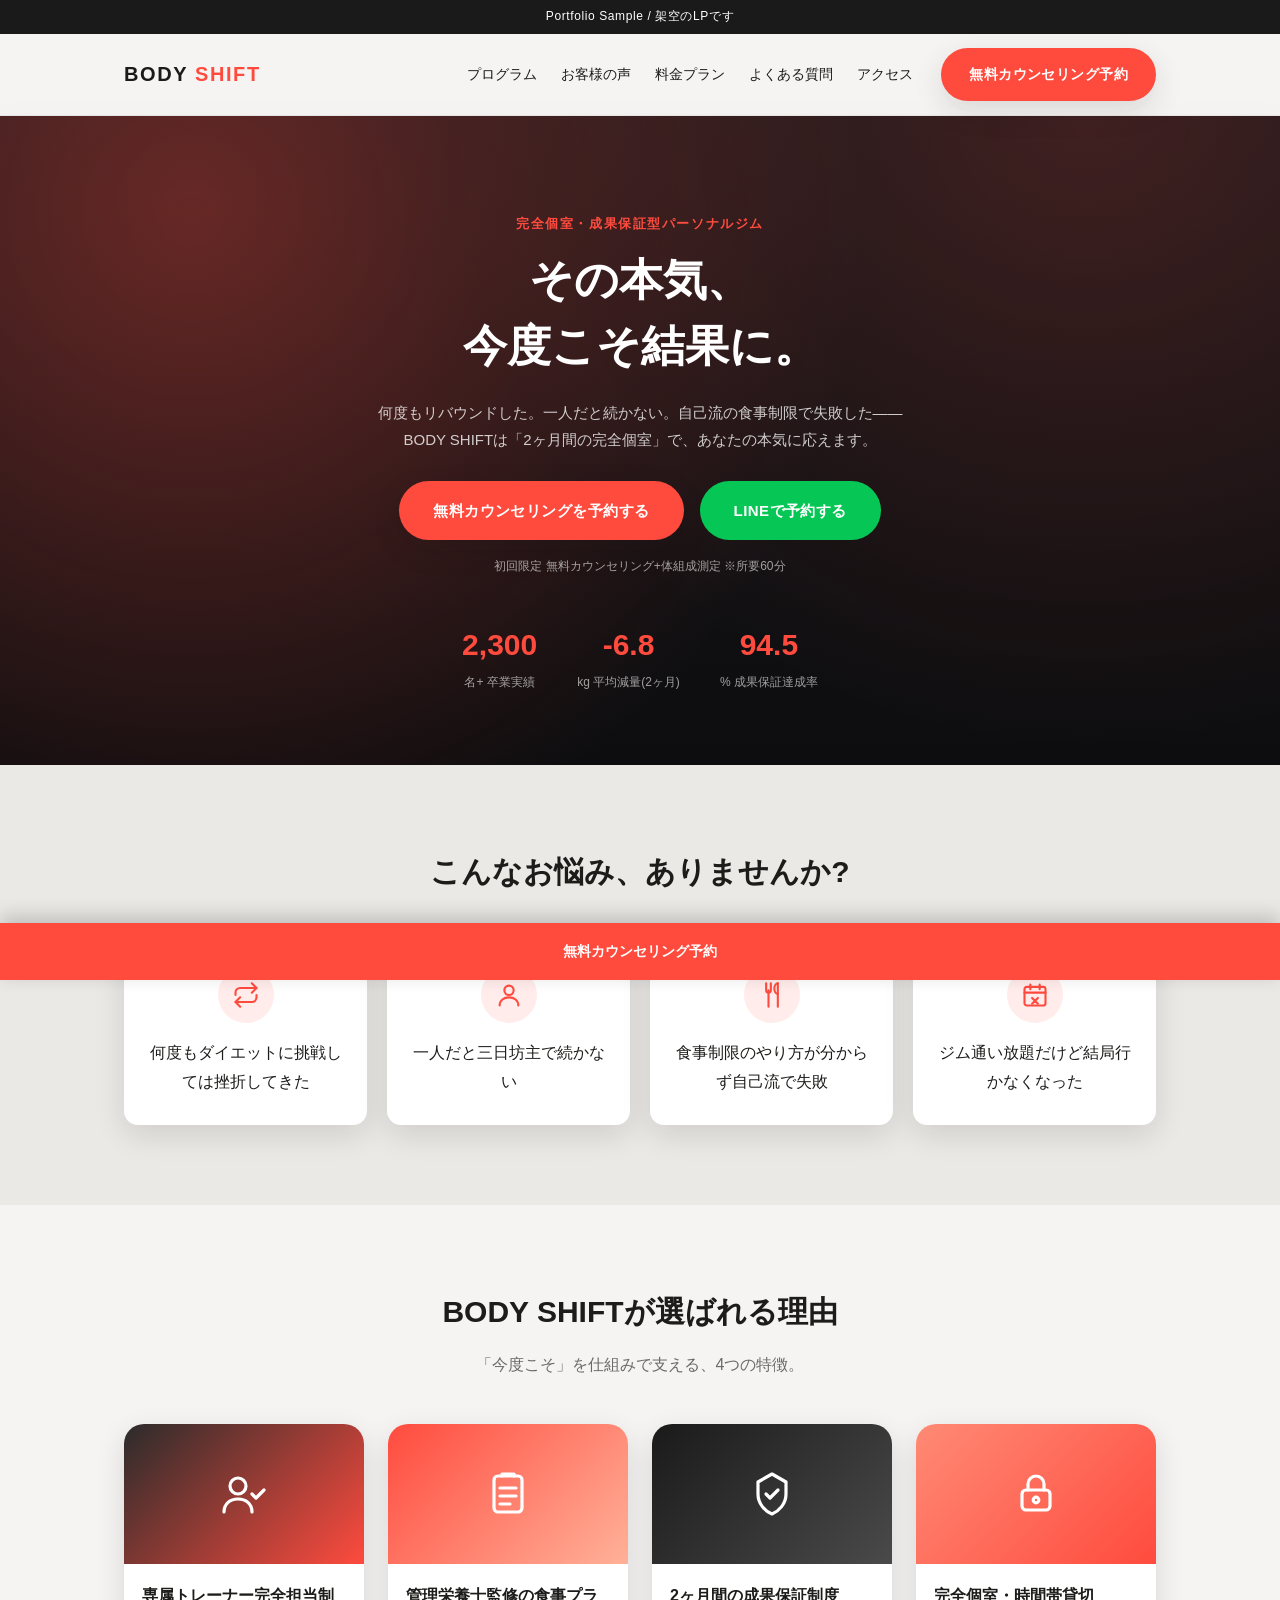
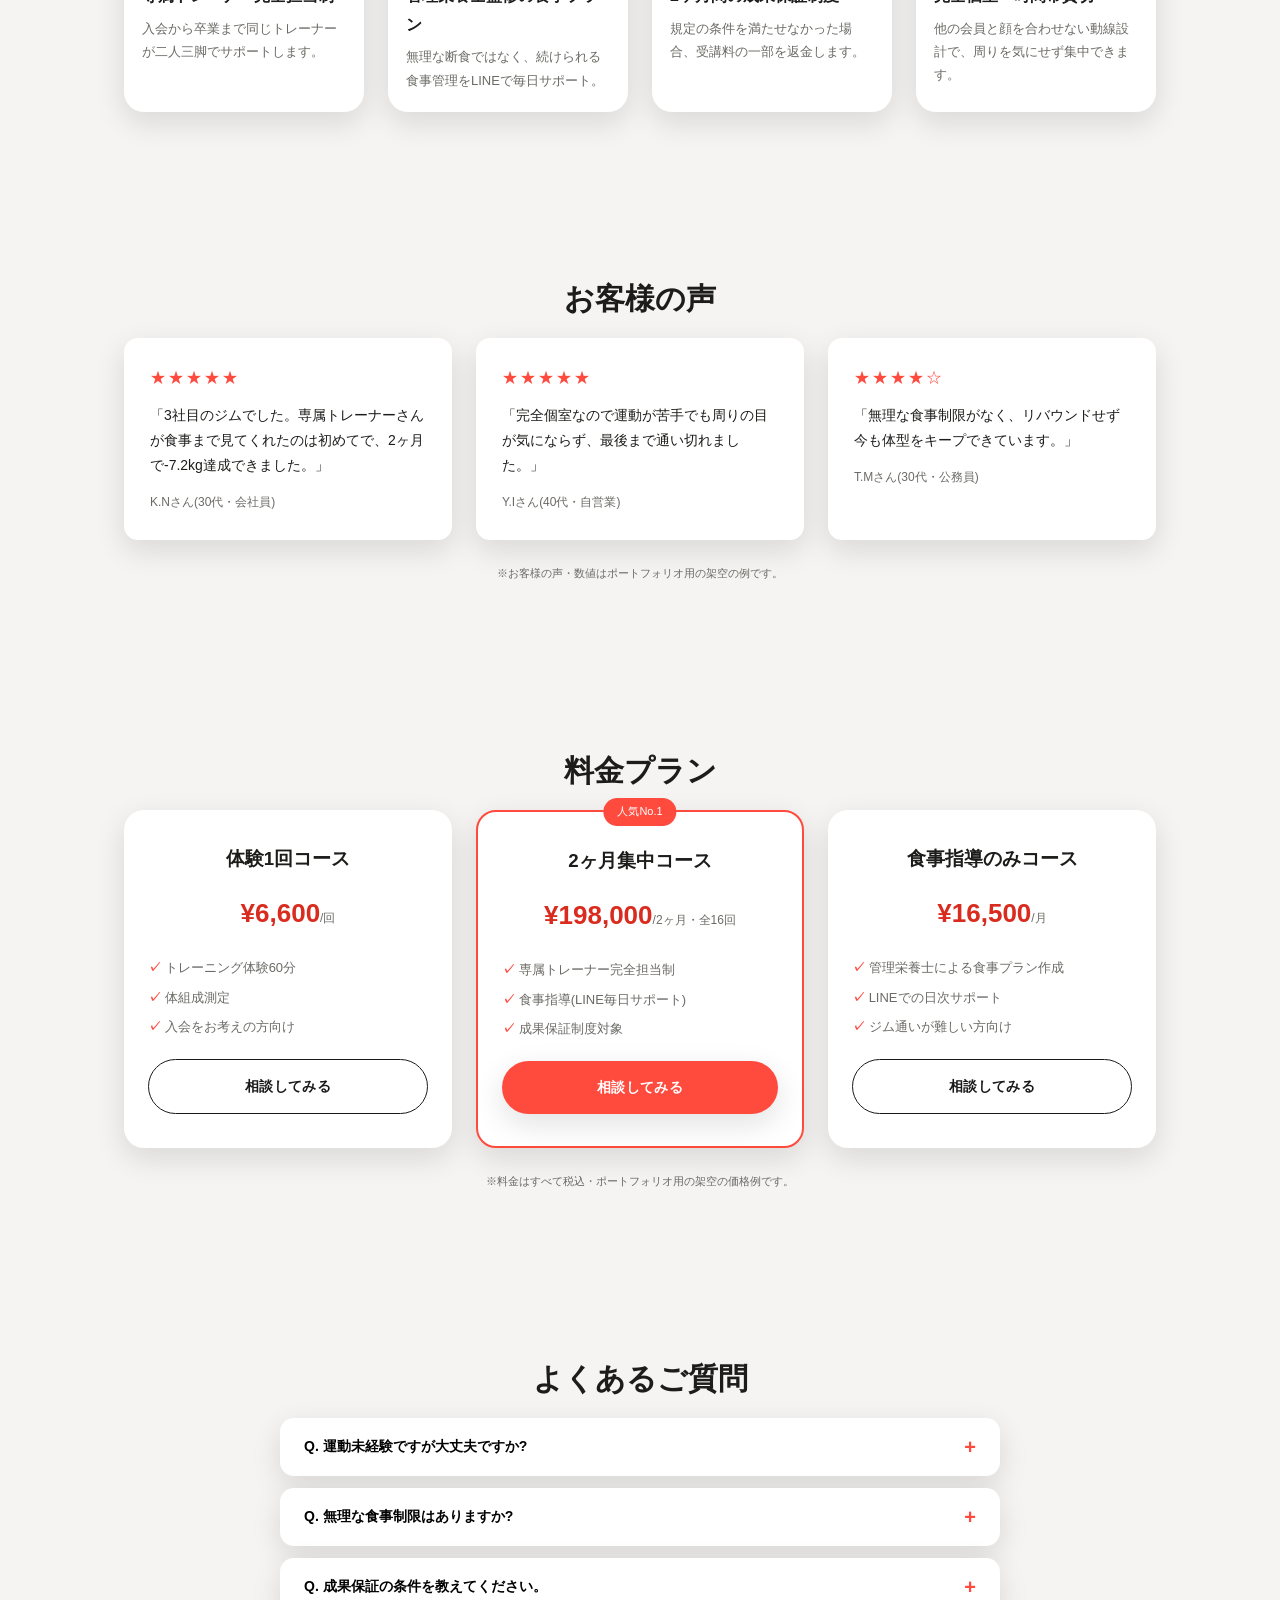
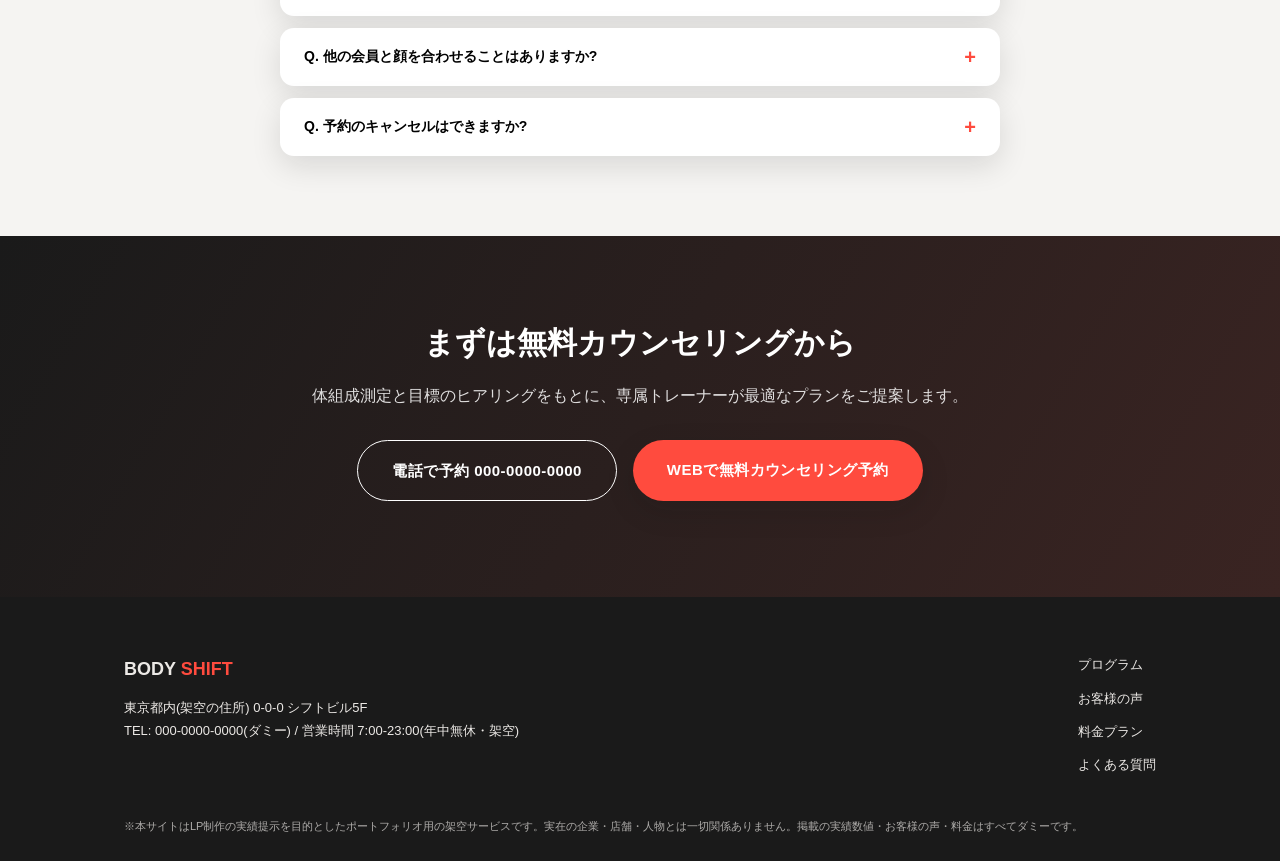
==== パーソナルジム/index.html @ de6d52a8 "パーソナルジムLP(BODY SHIFT)を4件目の実績として追加 成果保証型パーソナルジムのポートフォリオ用LPを新規作成し、トップページ・READMEに反映。Web/モバイルのスクリーンショットも" ====
<!DOCTYPE html>
<html lang="ja">
<head>
<meta charset="UTF-8">
<meta name="viewport" content="width=device-width, initial-scale=1.0">
<title>BODY SHIFT | 2ヶ月完全個室パーソナルジム(ポートフォリオ用ダミーサイト)</title>
<meta name="description" content="BODY SHIFTは、専属トレーナー完全担当制と成果保証制度が特徴の2ヶ月集中パーソナルジムです。無料カウンセリング実施中。※本サイトはLP制作ポートフォリオ用の架空サービスです。">
<meta name="robots" content="noindex, nofollow">
<link rel="stylesheet" href="style.css">
</head>
<body>

<div class="portfolio-badge">Portfolio Sample / 架空のLPです</div>

<header class="site-header">
  <div class="container header-inner">
    <a href="#top" class="logo">BODY <span>SHIFT</span></a>
    <button class="nav-toggle" aria-label="メニューを開く" aria-expanded="false">
      <span></span><span></span><span></span>
    </button>
    <nav class="site-nav">
      <ul>
        <li><a href="#menu">プログラム</a></li>
        <li><a href="#voice">お客様の声</a></li>
        <li><a href="#price">料金プラン</a></li>
        <li><a href="#faq">よくある質問</a></li>
        <li><a href="#access">アクセス</a></li>
      </ul>
      <a href="#reserve" class="btn btn-primary nav-cta">無料カウンセリング予約</a>
    </nav>
  </div>
</header>

<main id="top">
  <section class="hero" id="hero">
    <div class="hero-bg" aria-hidden="true"></div>
    <div class="container hero-inner">
      <p class="hero-eyebrow">完全個室・成果保証型パーソナルジム</p>
      <h1>その本気、<br>今度こそ結果に。</h1>
      <p class="hero-lead">何度もリバウンドした。一人だと続かない。自己流の食事制限で失敗した——<br>BODY SHIFTは「2ヶ月間の完全個室」で、あなたの本気に応えます。</p>
      <div class="hero-actions">
        <a href="#reserve" class="btn btn-primary btn-lg">無料カウンセリングを予約する</a>
        <a href="#reserve" class="btn btn-line btn-lg">LINEで予約する</a>
      </div>
      <p class="hero-note">初回限定 無料カウンセリング+体組成測定 ※所要60分</p>
      <div class="hero-stats">
        <div class="stat"><span class="stat-num">2,300</span><span class="stat-label">名+ 卒業実績</span></div>
        <div class="stat"><span class="stat-num">-6.8</span><span class="stat-label">kg 平均減量(2ヶ月)</span></div>
        <div class="stat"><span class="stat-num">94.5</span><span class="stat-label">% 成果保証達成率</span></div>
      </div>
    </div>
  </section>

  <section class="worries">
    <div class="container">
      <h2 class="section-title">こんなお悩み、ありませんか?</h2>
      <div class="worry-grid">
        <div class="worry-card">
          <div class="worry-icon" aria-hidden="true">
            <svg viewBox="0 0 24 24" fill="none" stroke="currentColor" stroke-width="1.8" stroke-linecap="round" stroke-linejoin="round">
              <path d="M17 2 21 6 17 10"/>
              <path d="M3 12v-2a4 4 0 0 1 4-4h14"/>
              <path d="M7 22 3 18 7 14"/>
              <path d="M21 12v2a4 4 0 0 1-4 4H3"/>
            </svg>
          </div>
          <p>何度もダイエットに挑戦しては挫折してきた</p>
        </div>
        <div class="worry-card">
          <div class="worry-icon" aria-hidden="true">
            <svg viewBox="0 0 24 24" fill="none" stroke="currentColor" stroke-width="1.8" stroke-linecap="round" stroke-linejoin="round">
              <circle cx="12" cy="8" r="4"/>
              <path d="M4 21c0-4.4 3.6-7 8-7s8 2.6 8 7"/>
            </svg>
          </div>
          <p>一人だと三日坊主で続かない</p>
        </div>
        <div class="worry-card">
          <div class="worry-icon" aria-hidden="true">
            <svg viewBox="0 0 24 24" fill="none" stroke="currentColor" stroke-width="1.8" stroke-linecap="round" stroke-linejoin="round">
              <path d="M7 2v6a2 2 0 0 0 4 0V2"/>
              <path d="M9 8v14"/>
              <path d="M17 2c-1.6 0-3 1.8-3 4.5S15.4 11 17 11"/>
              <path d="M17 2v20"/>
            </svg>
          </div>
          <p>食事制限のやり方が分からず自己流で失敗</p>
        </div>
        <div class="worry-card">
          <div class="worry-icon" aria-hidden="true">
            <svg viewBox="0 0 24 24" fill="none" stroke="currentColor" stroke-width="1.8" stroke-linecap="round" stroke-linejoin="round">
              <rect x="3" y="5" width="18" height="16" rx="2"/>
              <path d="M3 10h18"/>
              <path d="M8 3v4M16 3v4"/>
              <path d="M9.5 14.5l5 5M14.5 14.5l-5 5"/>
            </svg>
          </div>
          <p>ジム通い放題だけど結局行かなくなった</p>
        </div>
      </div>
    </div>
  </section>

  <section class="menu" id="menu">
    <div class="container">
      <h2 class="section-title">BODY SHIFTが選ばれる理由</h2>
      <p class="section-lead">「今度こそ」を仕組みで支える、4つの特徴。</p>
      <div class="menu-grid">
        <article class="menu-card">
          <div class="menu-thumb thumb-1" aria-hidden="true">
            <svg viewBox="0 0 24 24" fill="none" stroke="#fff" stroke-width="1.6" stroke-linecap="round" stroke-linejoin="round">
              <circle cx="9" cy="8" r="4"/>
              <path d="M2 21c0-4.2 3.1-6.5 7-6.5s7 2.3 7 6.5"/>
              <path d="M16 12l2 2 4-4"/>
            </svg>
          </div>
          <h3>専属トレーナー完全担当制</h3>
          <p>入会から卒業まで同じトレーナーが二人三脚でサポートします。</p>
        </article>
        <article class="menu-card">
          <div class="menu-thumb thumb-2" aria-hidden="true">
            <svg viewBox="0 0 24 24" fill="none" stroke="#fff" stroke-width="1.6" stroke-linecap="round" stroke-linejoin="round">
              <rect x="5" y="3" width="14" height="18" rx="2"/>
              <path d="M9 3V2h6v1"/>
              <path d="M8 9h8M8 13h8M8 17h5"/>
            </svg>
          </div>
          <h3>管理栄養士監修の食事プラン</h3>
          <p>無理な断食ではなく、続けられる食事管理をLINEで毎日サポート。</p>
        </article>
        <article class="menu-card">
          <div class="menu-thumb thumb-3" aria-hidden="true">
            <svg viewBox="0 0 24 24" fill="none" stroke="#fff" stroke-width="1.6" stroke-linecap="round" stroke-linejoin="round">
              <path d="M12 2l7 4v6c0 5-3.5 8.5-7 10-3.5-1.5-7-5-7-10V6z"/>
              <path d="M9 12l2 2 4-4"/>
            </svg>
          </div>
          <h3>2ヶ月間の成果保証制度</h3>
          <p>規定の条件を満たせなかった場合、受講料の一部を返金します。</p>
        </article>
        <article class="menu-card">
          <div class="menu-thumb thumb-4" aria-hidden="true">
            <svg viewBox="0 0 24 24" fill="none" stroke="#fff" stroke-width="1.6" stroke-linecap="round" stroke-linejoin="round">
              <rect x="5" y="10" width="14" height="10" rx="2"/>
              <path d="M8 10V7a4 4 0 0 1 8 0v3"/>
              <circle cx="12" cy="15" r="1.4"/>
            </svg>
          </div>
          <h3>完全個室・時間帯貸切</h3>
          <p>他の会員と顔を合わせない動線設計で、周りを気にせず集中できます。</p>
        </article>
      </div>
    </div>
  </section>

  <section class="voice" id="voice">
    <div class="container">
      <h2 class="section-title">お客様の声</h2>
      <div class="voice-grid">
        <article class="voice-card">
          <div class="voice-stars" aria-label="評価5段階中5">★★★★★</div>
          <p class="voice-comment">「3社目のジムでした。専属トレーナーさんが食事まで見てくれたのは初めてで、2ヶ月で-7.2kg達成できました。」</p>
          <p class="voice-name">K.Nさん(30代・会社員)</p>
        </article>
        <article class="voice-card">
          <div class="voice-stars" aria-label="評価5段階中5">★★★★★</div>
          <p class="voice-comment">「完全個室なので運動が苦手でも周りの目が気にならず、最後まで通い切れました。」</p>
          <p class="voice-name">Y.Iさん(40代・自営業)</p>
        </article>
        <article class="voice-card">
          <div class="voice-stars" aria-label="評価5段階中4">★★★★☆</div>
          <p class="voice-comment">「無理な食事制限がなく、リバウンドせず今も体型をキープできています。」</p>
          <p class="voice-name">T.Mさん(30代・公務員)</p>
        </article>
      </div>
      <p class="disclaimer-inline">※お客様の声・数値はポートフォリオ用の架空の例です。</p>
    </div>
  </section>

  <section class="price" id="price">
    <div class="container">
      <h2 class="section-title">料金プラン</h2>
      <div class="price-grid">
        <div class="price-card">
          <h3>体験1回コース</h3>
          <p class="price-value">¥6,600<span>/回</span></p>
          <ul><li>トレーニング体験60分</li><li>体組成測定</li><li>入会をお考えの方向け</li></ul>
          <a href="#reserve" class="btn btn-outline">相談してみる</a>
        </div>
        <div class="price-card price-featured">
          <p class="price-badge">人気No.1</p>
          <h3>2ヶ月集中コース</h3>
          <p class="price-value">¥198,000<span>/2ヶ月・全16回</span></p>
          <ul><li>専属トレーナー完全担当制</li><li>食事指導(LINE毎日サポート)</li><li>成果保証制度対象</li></ul>
          <a href="#reserve" class="btn btn-primary">相談してみる</a>
        </div>
        <div class="price-card">
          <h3>食事指導のみコース</h3>
          <p class="price-value">¥16,500<span>/月</span></p>
          <ul><li>管理栄養士による食事プラン作成</li><li>LINEでの日次サポート</li><li>ジム通いが難しい方向け</li></ul>
          <a href="#reserve" class="btn btn-outline">相談してみる</a>
        </div>
      </div>
      <p class="disclaimer-inline">※料金はすべて税込・ポートフォリオ用の架空の価格例です。</p>
    </div>
  </section>

  <section class="faq" id="faq">
    <div class="container">
      <h2 class="section-title">よくあるご質問</h2>
      <div class="faq-list">
        <div class="faq-item">
          <button class="faq-question" aria-expanded="false">Q. 運動未経験ですが大丈夫ですか?</button>
          <div class="faq-answer"><p>A. 会員様の多くが運動未経験からのスタートです。専属トレーナーが体力・目標に合わせてメニューを調整します。</p></div>
        </div>
        <div class="faq-item">
          <button class="faq-question" aria-expanded="false">Q. 無理な食事制限はありますか?</button>
          <div class="faq-answer"><p>A. 極端な断食は行いません。管理栄養士監修のもと、卒業後も続けやすい食事管理を指導します。</p></div>
        </div>
        <div class="faq-item">
          <button class="faq-question" aria-expanded="false">Q. 成果保証の条件を教えてください。</button>
          <div class="faq-answer"><p>A. 2ヶ月集中コースにおいて、規定の来店回数・食事記録提出を満たしたうえで目標体重に届かなかった場合、受講料の一部を返金する制度です(詳細条件はカウンセリング時にご説明します)。</p></div>
        </div>
        <div class="faq-item">
          <button class="faq-question" aria-expanded="false">Q. 他の会員と顔を合わせることはありますか?</button>
          <div class="faq-answer"><p>A. 完全個室・時間帯貸切制のため、トレーニング中に他の会員様と顔を合わせることはありません。</p></div>
        </div>
        <div class="faq-item">
          <button class="faq-question" aria-expanded="false">Q. 予約のキャンセルはできますか?</button>
          <div class="faq-answer"><p>A. 前日20時までのご連絡でキャンセル・変更が可能です。</p></div>
        </div>
      </div>
    </div>
  </section>

  <section class="reserve-cta" id="reserve">
    <div class="container reserve-inner">
      <h2>まずは無料カウンセリングから</h2>
      <p>体組成測定と目標のヒアリングをもとに、専属トレーナーが最適なプランをご提案します。</p>
      <div class="hero-actions">
        <a href="tel:0000000000" class="btn btn-outline-light btn-lg">電話で予約 000-0000-0000</a>
        <a href="#" class="btn btn-primary btn-lg">WEBで無料カウンセリング予約</a>
      </div>
    </div>
  </section>
</main>

<footer class="site-footer" id="access">
  <div class="container footer-inner">
    <div>
      <p class="footer-logo">BODY <span>SHIFT</span></p>
      <p>東京都内(架空の住所) 0-0-0 シフトビル5F</p>
      <p>TEL: 000-0000-0000(ダミー) / 営業時間 7:00-23:00(年中無休・架空)</p>
    </div>
    <nav class="footer-nav">
      <a href="#menu">プログラム</a>
      <a href="#voice">お客様の声</a>
      <a href="#price">料金プラン</a>
      <a href="#faq">よくある質問</a>
    </nav>
  </div>
  <p class="footer-disclaimer">※本サイトはLP制作の実績提示を目的としたポートフォリオ用の架空サービスです。実在の企業・店舗・人物とは一切関係ありません。掲載の実績数値・お客様の声・料金はすべてダミーです。</p>
</footer>

<a href="#reserve" class="sticky-cta">
  <span>無料カウンセリング予約</span>
</a>

<script src="script.js"></script>
</body>
</html>
---- パーソナルジム/style.css ----
:root {
  --color-bg: #f5f4f2;
  --color-bg-alt: #ebe9e6;
  --color-primary: #ff4b3e;
  --color-primary-dark: #d92c1f;
  --color-secondary: #1a1a1a;
  --color-text: #1c1c1a;
  --color-text-light: #6b6a66;
  --color-white: #ffffff;
  --radius-lg: 20px;
  --radius-md: 14px;
  --shadow-soft: 0 10px 30px rgba(20, 20, 18, 0.12);
  --font-base: "Hiragino Sans", "Hiragino Kaku Gothic ProN", "Yu Gothic", "Noto Sans JP", sans-serif;
}

/* ===== Reset & Base ===== */
*, *::before, *::after { box-sizing: border-box; }
html { scroll-behavior: smooth; }
body {
  margin: 0;
  font-family: var(--font-base);
  color: var(--color-text);
  background: var(--color-bg);
  line-height: 1.8;
  -webkit-font-smoothing: antialiased;
}
img { max-width: 100%; display: block; }
ul { list-style: none; margin: 0; padding: 0; }
a { color: inherit; text-decoration: none; }
h1, h2, h3, p { margin: 0; }
.container { max-width: 1080px; margin: 0 auto; padding: 0 24px; }

/* Portfolio badge */
.portfolio-badge {
  background: var(--color-secondary);
  color: #fff;
  text-align: center;
  font-size: 12px;
  padding: 6px 12px;
  letter-spacing: 0.05em;
}

/* Header */
.site-header { position: sticky; top: 0; z-index: 50; background: rgba(245, 244, 242, 0.92); backdrop-filter: blur(6px); border-bottom: 1px solid rgba(0, 0, 0, 0.06); }
.header-inner { display: flex; align-items: center; justify-content: space-between; padding-top: 14px; padding-bottom: 14px; }
.logo { font-size: 20px; letter-spacing: 0.08em; font-weight: 800; color: var(--color-secondary); }
.logo span { color: var(--color-primary); }
.site-nav { display: flex; align-items: center; gap: 28px; }
.site-nav ul { display: flex; gap: 24px; font-size: 14px; }
.site-nav a:hover { color: var(--color-primary-dark); }
.nav-cta { white-space: nowrap; }
.nav-toggle { display: none; flex-direction: column; gap: 5px; background: none; border: none; cursor: pointer; padding: 6px; }
.nav-toggle span { width: 22px; height: 2px; background: var(--color-text); display: block; }

/* Buttons */
.btn { display: inline-block; padding: 14px 28px; border-radius: 999px; font-size: 14px; font-weight: 700; letter-spacing: 0.03em; transition: transform .2s ease, box-shadow .2s ease; }
.btn-lg { padding: 16px 34px; font-size: 15px; }
.btn-primary { background: var(--color-primary); color: #fff; box-shadow: var(--shadow-soft); }
.btn-primary:hover { transform: translateY(-2px); box-shadow: 0 14px 34px rgba(217, 44, 31, 0.28); }
.btn-outline { border: 1px solid var(--color-secondary); color: var(--color-secondary); }
.btn-outline-light { border: 1px solid #fff; color: #fff; }
.btn-line { background: #06c755; color: #fff; }

/* Hero (dark, athletic tone) */
.hero { position: relative; overflow: hidden; padding: 96px 0 72px; color: #fff; }
.hero-bg { position: absolute; inset: 0; background: radial-gradient(circle at 15% 15%, rgba(255, 75, 62, 0.35) 0%, transparent 55%), radial-gradient(circle at 85% 0%, rgba(255, 75, 62, 0.18) 0%, transparent 50%), linear-gradient(180deg, #17171a 0%, #0d0d0f 100%); z-index: -1; }
.hero-inner { text-align: center; max-width: 720px; margin: 0 auto; }
.hero-eyebrow { color: var(--color-primary); font-weight: 700; letter-spacing: 0.12em; font-size: 13px; margin-bottom: 12px; }
.hero h1 { font-size: clamp(28px, 5vw, 44px); line-height: 1.5; font-weight: 800; margin-bottom: 20px; }
.hero-lead { color: rgba(255, 255, 255, 0.78); font-size: 15px; margin-bottom: 28px; }
.hero-actions { display: flex; gap: 16px; justify-content: center; flex-wrap: wrap; margin-bottom: 16px; }
.hero-note { font-size: 12px; color: rgba(255, 255, 255, 0.6); margin-bottom: 40px; }
.hero-stats { display: flex; justify-content: center; gap: 40px; flex-wrap: wrap; }
.stat { display: flex; flex-direction: column; }
.stat-num { font-size: 30px; font-weight: 800; color: var(--color-primary); }
.stat-label { font-size: 12px; color: rgba(255, 255, 255, 0.6); }

/* Sections generic */
section { padding: 80px 0; }
.section-title { text-align: center; font-size: clamp(22px, 3.4vw, 30px); font-weight: 800; margin-bottom: 12px; }
.section-lead { text-align: center; color: var(--color-text-light); margin-bottom: 44px; }

/* Worries */
.worries { background: var(--color-bg-alt); }
.worry-grid { display: grid; grid-template-columns: repeat(4, 1fr); gap: 20px; margin-top: 40px; }
.worry-card { background: #fff; border-radius: var(--radius-md); padding: 28px 20px; text-align: center; box-shadow: var(--shadow-soft); }
.worry-icon { width: 56px; height: 56px; margin: 0 auto 16px; display: flex; align-items: center; justify-content: center; border-radius: 50%; background: rgba(255, 75, 62, 0.1); color: var(--color-primary); }
.worry-icon svg { width: 28px; height: 28px; }

/* Menu (why-chosen) */
.menu-grid { display: grid; grid-template-columns: repeat(4, 1fr); gap: 24px; }
.menu-card { background: #fff; border-radius: var(--radius-lg); overflow: hidden; box-shadow: var(--shadow-soft); }
.menu-thumb { height: 140px; display: flex; align-items: center; justify-content: center; }
.menu-thumb svg { width: 48px; height: 48px; }
.thumb-1 { background: linear-gradient(135deg, #2b2b2b, #ff4b3e); }
.thumb-2 { background: linear-gradient(135deg, #ff4b3e, #ffb199); }
.thumb-3 { background: linear-gradient(135deg, #1a1a1a, #4a4a4a); }
.thumb-4 { background: linear-gradient(135deg, #ff8a75, #ff4b3e); }
.menu-card h3 { padding: 18px 18px 6px; font-size: 16px; }
.menu-card p { padding: 0 18px 20px; font-size: 13px; color: var(--color-text-light); }

/* Voice */
.voice-grid { display: grid; grid-template-columns: repeat(3, 1fr); gap: 24px; }
.voice-card { background: #fff; border-radius: var(--radius-md); padding: 26px; box-shadow: var(--shadow-soft); }
.voice-stars { color: var(--color-primary); letter-spacing: 2px; margin-bottom: 10px; }
.voice-comment { font-size: 14px; margin-bottom: 14px; }
.voice-name { font-size: 12px; color: var(--color-text-light); }
.disclaimer-inline { text-align: center; font-size: 11px; color: var(--color-text-light); margin-top: 24px; }

/* Price */
.price-grid { display: grid; grid-template-columns: repeat(3, 1fr); gap: 24px; align-items: stretch; }
.price-card { background: #fff; border-radius: var(--radius-lg); padding: 32px 24px; text-align: center; box-shadow: var(--shadow-soft); display: flex; flex-direction: column; gap: 14px; position: relative; }
.price-featured { border: 2px solid var(--color-primary); }
.price-badge { position: absolute; top: -14px; left: 50%; transform: translateX(-50%); background: var(--color-primary); color: #fff; font-size: 11px; padding: 4px 14px; border-radius: 999px; }
.price-value { font-size: 26px; font-weight: 800; color: var(--color-primary-dark); }
.price-value span { font-size: 12px; font-weight: 400; color: var(--color-text-light); }
.price-card ul { text-align: left; font-size: 13px; color: var(--color-text-light); display: flex; flex-direction: column; gap: 6px; margin: 6px 0; }
.price-card ul li::before { content: "✓ "; color: var(--color-primary); font-weight: 700; }

/* FAQ */
.faq-list { max-width: 720px; margin: 0 auto; display: flex; flex-direction: column; gap: 12px; }
.faq-item { background: #fff; border-radius: var(--radius-md); box-shadow: var(--shadow-soft); overflow: hidden; }
.faq-question { width: 100%; text-align: left; background: none; border: none; padding: 20px 24px; font-size: 14px; font-weight: 700; cursor: pointer; position: relative; }
.faq-question::after { content: "+"; position: absolute; right: 24px; top: 50%; transform: translateY(-50%); font-size: 20px; color: var(--color-primary); }
.faq-item.is-open .faq-question::after { content: "−"; }
.faq-answer { max-height: 0; overflow: hidden; transition: max-height .3s ease; font-size: 13px; color: var(--color-text-light); }
.faq-answer p { padding: 0 24px 20px; }
.faq-item.is-open .faq-answer { max-height: 220px; }

/* Reserve CTA */
.reserve-cta { background: linear-gradient(120deg, #1a1a1a, #3a2422); color: #fff; text-align: center; }
.reserve-inner h2 { font-size: clamp(22px, 3.4vw, 30px); font-weight: 800; margin-bottom: 12px; }
.reserve-inner p { margin-bottom: 30px; opacity: .85; }

/* Footer */
.site-footer { background: var(--color-secondary); color: #ece9e6; padding: 56px 0 24px; }
.footer-inner { display: flex; justify-content: space-between; flex-wrap: wrap; gap: 30px; font-size: 13px; }
.footer-logo { font-size: 18px; font-weight: 800; margin-bottom: 10px; }
.footer-logo span { color: var(--color-primary); }
.footer-nav { display: flex; flex-direction: column; gap: 10px; font-size: 13px; }
.footer-disclaimer { max-width: 1080px; margin: 40px auto 0; padding: 0 24px; font-size: 11px; opacity: .7; }

/* Sticky CTA */
.sticky-cta { position: fixed; left: 0; right: 0; bottom: -80px; background: var(--color-primary); color: #fff; text-align: center; padding: 16px; font-weight: 700; font-size: 14px; box-shadow: 0 -6px 20px rgba(0, 0, 0, 0.2); transition: bottom .3s ease; z-index: 60; }
.sticky-cta.is-visible { bottom: 0; }

/* Responsive */
@media (max-width: 900px) {
  .worry-grid, .menu-grid, .voice-grid, .price-grid { grid-template-columns: repeat(2, 1fr); }
}
@media (max-width: 720px) {
  .site-nav { position: fixed; top: 60px; left: 0; right: 0; background: #fff; flex-direction: column; align-items: flex-start; padding: 20px 24px; gap: 16px; transform: translateY(-140%); transition: transform .25s ease; box-shadow: var(--shadow-soft); }
  .site-nav.is-open { transform: translateY(0); }
  .site-nav ul { flex-direction: column; gap: 14px; }
  .nav-toggle { display: flex; }
}
@media (max-width: 560px) {
  .worry-grid, .menu-grid, .voice-grid, .price-grid { grid-template-columns: 1fr; }
  .footer-inner { flex-direction: column; }
}
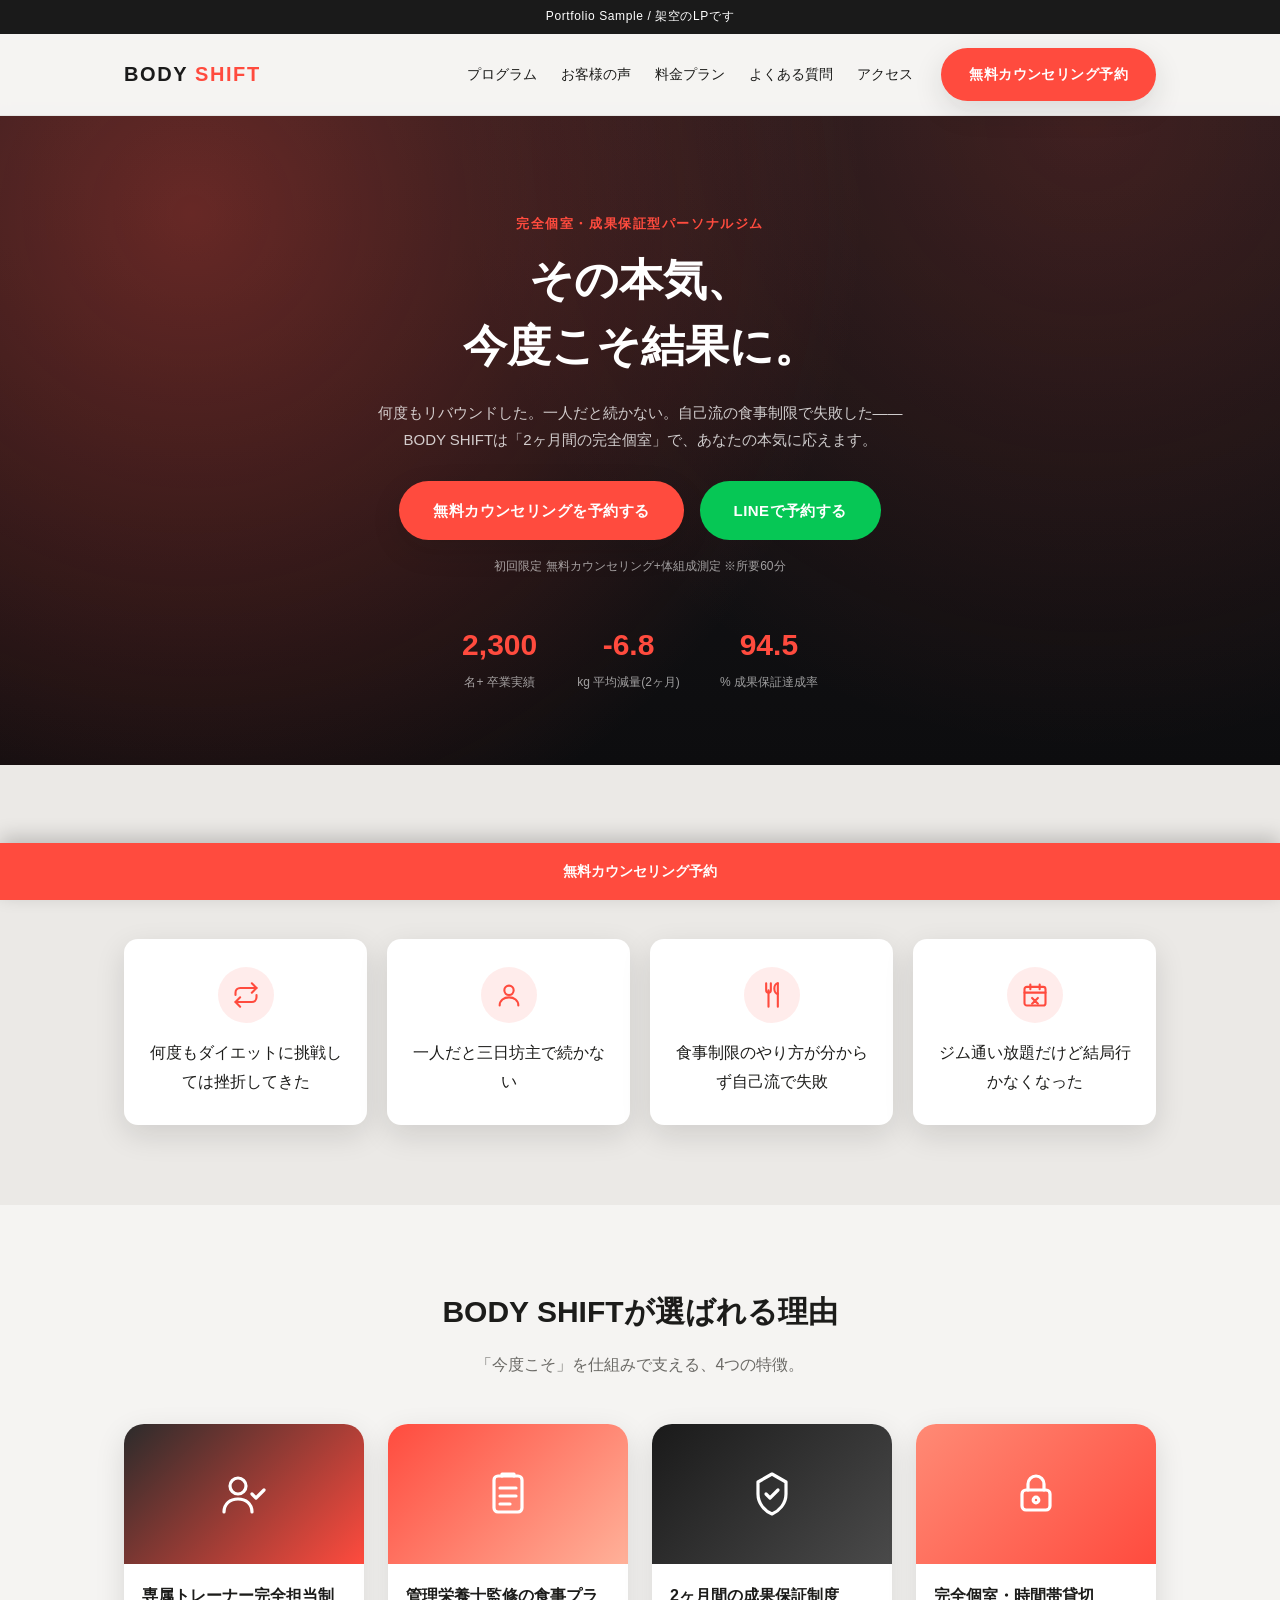
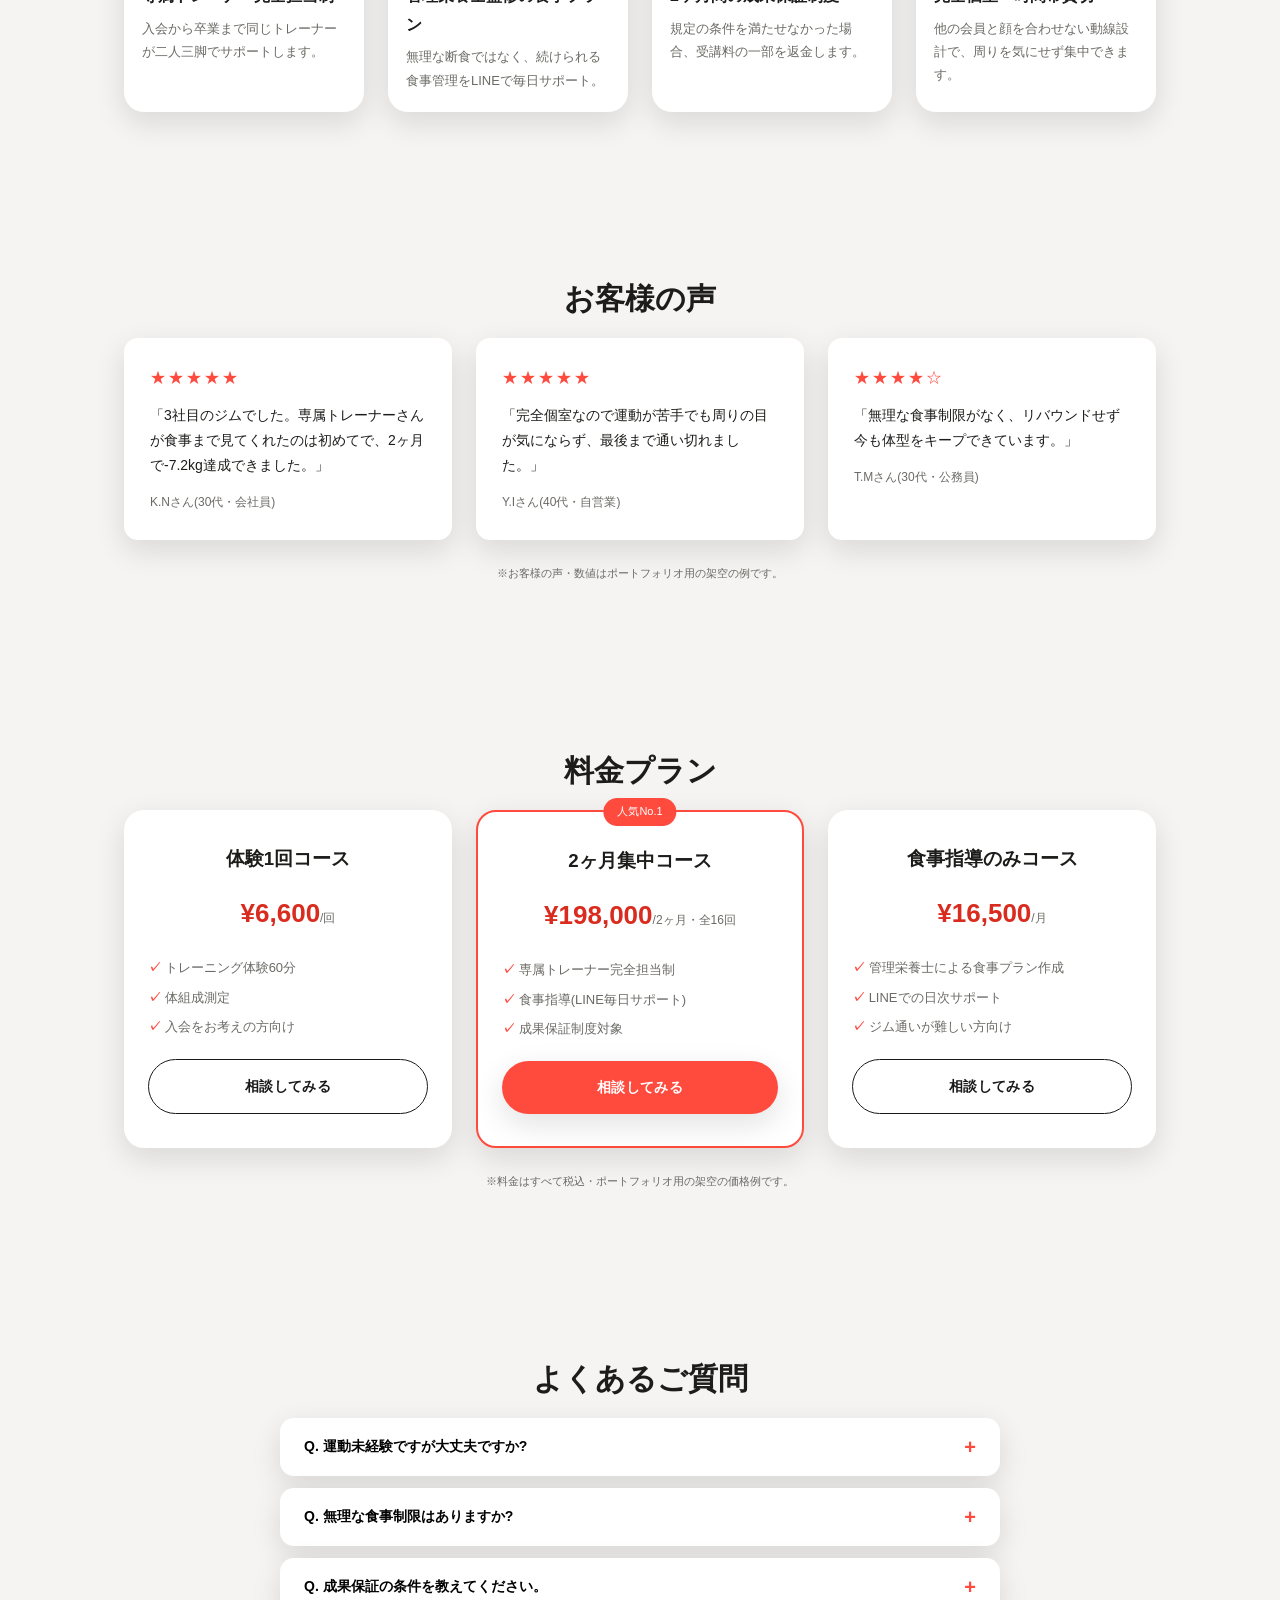
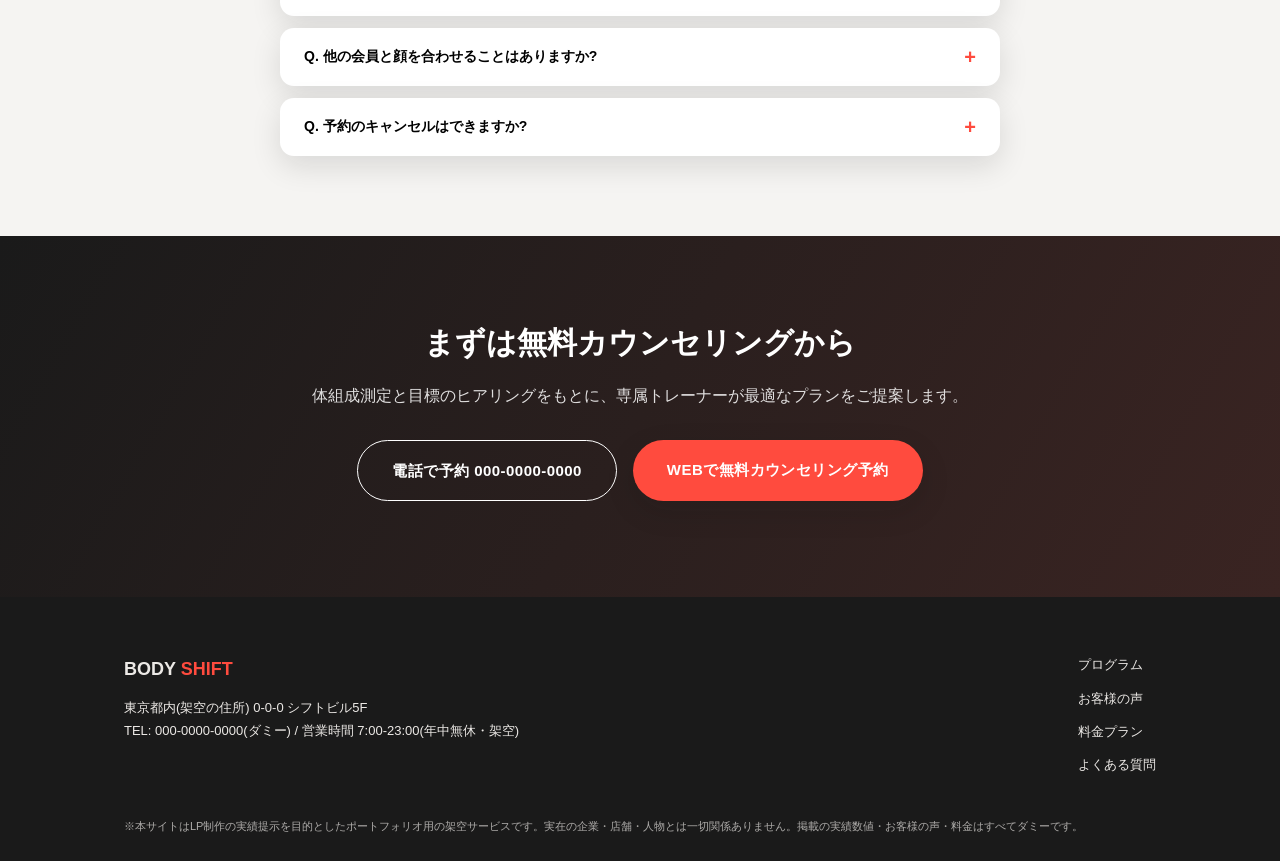
==== commit 2afd2afd: "全5ページにGA4計測タグ(gtag.js)を埋め込み 訪問者数・流入経路の計測ができるようにするため、測定ID G-KRN12DP50M を全ページのheadに追加。  Co-Authored-By" ====
--- a/パーソナルジム/index.html
+++ b/パーソナルジム/index.html
@@ -1,6 +1,14 @@
 <!DOCTYPE html>
 <html lang="ja">
 <head>
+<!-- Google tag (gtag.js) -->
+<script async src="https://www.googletagmanager.com/gtag/js?id=G-KRN12DP50M"></script>
+<script>
+  window.dataLayer = window.dataLayer || [];
+  function gtag(){dataLayer.push(arguments);}
+  gtag('js', new Date());
+  gtag('config', 'G-KRN12DP50M');
+</script>
 <meta charset="UTF-8">
 <meta name="viewport" content="width=device-width, initial-scale=1.0">
 <title>BODY SHIFT | 2ヶ月完全個室パーソナルジム(ポートフォリオ用ダミーサイト)</title>
